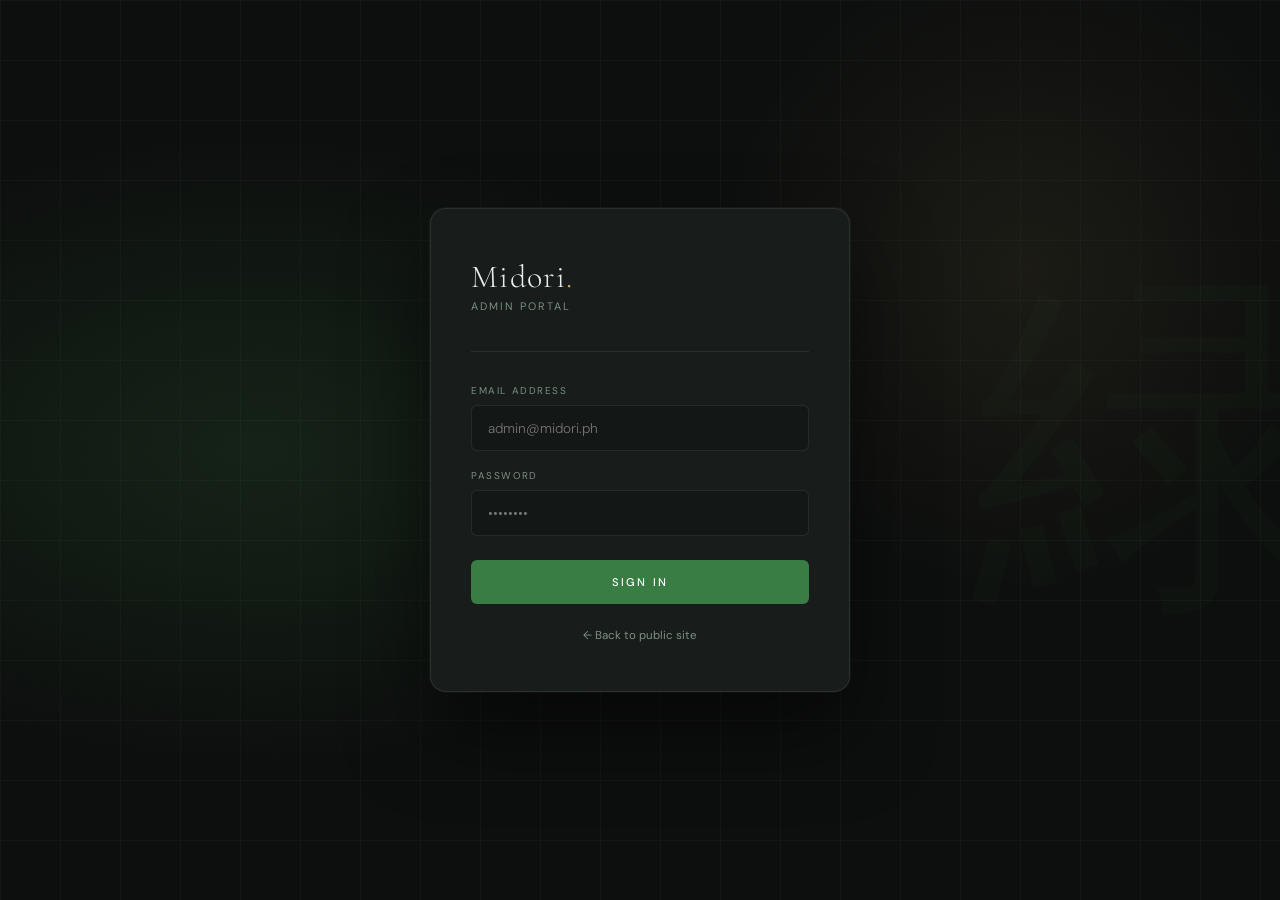
==== admin.html @ ed36c119 "Add files via upload" ====
<!DOCTYPE html>
<html lang="en">
<head>
<meta charset="UTF-8">
<meta name="viewport" content="width=device-width, initial-scale=1.0">
<title>Midori Admin</title>
<link href="https://fonts.googleapis.com/css2?family=Cormorant+Garamond:ital,wght@0,300;0,400;0,600;1,300;1,400&family=DM+Sans:wght@200;300;400;500&display=swap" rel="stylesheet">
<style>
  *, *::before, *::after { box-sizing: border-box; margin: 0; padding: 0; }

  :root {
    --bg: #0d0f0e;
    --surface: #131715;
    --card: #181c1a;
    --border: rgba(197,222,202,0.10);
    --green: #3a7d44;
    --green-mid: #4e9e5a;
    --green-pale: #c5decc;
    --gold: #c9a96e;
    --text: #e8ede9;
    --muted: #7a9080;
    --error: #c05050;
  }

  html, body { height: 100%; }

  body {
    font-family: 'DM Sans', sans-serif;
    background: var(--bg);
    color: var(--text);
    overflow-x: hidden;
  }

  /* ── LOGIN SCREEN ── */
  #loginScreen {
    min-height: 100vh;
    display: flex;
    align-items: center;
    justify-content: center;
    position: relative;
    overflow: hidden;
  }

  .login-bg {
    position: absolute; inset: 0;
    background:
      radial-gradient(ellipse 60% 50% at 20% 50%, rgba(58,125,68,.18) 0%, transparent 70%),
      radial-gradient(ellipse 40% 60% at 80% 30%, rgba(201,169,110,.08) 0%, transparent 60%),
      var(--bg);
  }

  .login-grid-lines {
    position: absolute; inset: 0;
    background-image:
      linear-gradient(rgba(197,222,202,.03) 1px, transparent 1px),
      linear-gradient(90deg, rgba(197,222,202,.03) 1px, transparent 1px);
    background-size: 60px 60px;
  }

  .login-kanji {
    position: absolute;
    font-size: 28vw;
    color: rgba(58,125,68,.04);
    font-family: serif;
    right: -4vw;
    top: 50%;
    transform: translateY(-50%);
    user-select: none;
    pointer-events: none;
    line-height: 1;
  }

  .login-box {
    position: relative;
    z-index: 2;
    width: 420px;
    max-width: 92vw;
    background: var(--card);
    border: 1px solid var(--border);
    border-radius: 16px;
    padding: 3rem 2.5rem;
    box-shadow: 0 40px 80px rgba(0,0,0,.5), 0 0 0 1px rgba(197,222,202,.05);
    animation: loginIn .6s cubic-bezier(.16,1,.3,1) both;
  }

  @keyframes loginIn {
    from { opacity:0; transform:translateY(24px) scale(.97); }
    to   { opacity:1; transform:none; }
  }

  .login-logo {
    font-family: 'Cormorant Garamond', serif;
    font-size: 2rem;
    font-weight: 300;
    letter-spacing: .04em;
    color: var(--text);
    margin-bottom: .2rem;
  }
  .login-logo em { color: var(--gold); font-style: italic; }

  .login-sub {
    font-size: .68rem;
    letter-spacing: .18em;
    text-transform: uppercase;
    color: var(--muted);
    margin-bottom: 2.4rem;
  }

  .login-divider {
    height: 1px;
    background: var(--border);
    margin-bottom: 2rem;
  }

  .login-label {
    display: block;
    font-size: .62rem;
    letter-spacing: .16em;
    text-transform: uppercase;
    color: var(--muted);
    margin-bottom: .5rem;
  }

  .login-input {
    width: 100%;
    padding: .85rem 1rem;
    background: var(--surface);
    border: 1px solid var(--border);
    border-radius: 6px;
    color: var(--text);
    font-family: 'DM Sans', sans-serif;
    font-size: .85rem;
    font-weight: 300;
    outline: none;
    transition: border-color .2s, box-shadow .2s;
    margin-bottom: 1.1rem;
  }
  .login-input:focus {
    border-color: rgba(58,125,68,.5);
    box-shadow: 0 0 0 3px rgba(58,125,68,.1);
  }

  .login-btn {
    width: 100%;
    padding: .95rem;
    background: var(--green);
    border: none;
    border-radius: 6px;
    color: #fff;
    font-family: 'DM Sans', sans-serif;
    font-size: .7rem;
    font-weight: 500;
    letter-spacing: .18em;
    text-transform: uppercase;
    cursor: pointer;
    transition: background .2s, transform .1s;
    margin-top: .4rem;
    position: relative;
  }
  .login-btn:hover { background: var(--green-mid); }
  .login-btn:active { transform: scale(.99); }
  .login-btn:disabled { opacity: .6; cursor: not-allowed; }

  .login-error {
    background: rgba(192,80,80,.12);
    border: 1px solid rgba(192,80,80,.25);
    border-radius: 6px;
    padding: .75rem 1rem;
    font-size: .78rem;
    color: #e07070;
    margin-bottom: 1rem;
    display: none;
  }
  .login-error.show { display: block; }

  .login-spinner {
    display: inline-block;
    width: 14px; height: 14px;
    border: 2px solid rgba(255,255,255,.3);
    border-top-color: #fff;
    border-radius: 50%;
    animation: spin .6s linear infinite;
    margin-right: .5rem;
    vertical-align: middle;
  }
  @keyframes spin { to { transform: rotate(360deg); } }

  .login-back {
    display: block;
    text-align: center;
    margin-top: 1.5rem;
    font-size: .72rem;
    color: var(--muted);
    text-decoration: none;
    transition: color .2s;
  }
  .login-back:hover { color: var(--green-pale); }

  /* ── ADMIN PANEL ── */
  #adminApp {
    display: none;
    min-height: 100vh;
    flex-direction: column;
  }
  #adminApp.show { display: flex; }

  .adm-nav {
    display: flex; align-items: center; justify-content: space-between;
    padding: 0 1.5rem;
    height: 56px;
    background: var(--card);
    border-bottom: 1px solid var(--border);
    position: sticky; top: 0; z-index: 100;
    flex-shrink: 0;
  }
  .adm-logo {
    font-family: 'Cormorant Garamond', serif;
    font-size: 1.25rem; font-weight: 300; letter-spacing: .04em;
  }
  .adm-logo em { color: var(--gold); font-style: italic; }
  .adm-logo small {
    font-family: 'DM Sans', sans-serif;
    font-size: .55rem; letter-spacing: .18em; text-transform: uppercase;
    color: var(--muted); margin-left: .5rem; font-style: normal;
  }
  .adm-nav-right { display: flex; align-items: center; gap: 1rem; }
  .adm-status { font-size: .65rem; letter-spacing: .12em; color: var(--muted); }
  .adm-status.ok { color: #6dbf7e; }
  .adm-status.err { color: var(--error); }

  .btn-logout {
    font-size: .62rem; letter-spacing: .14em; text-transform: uppercase;
    background: rgba(192,80,80,.12); border: 1px solid rgba(192,80,80,.2);
    color: #c07070; padding: .45rem 1rem; border-radius: 4px; cursor: pointer;
    transition: background .2s;
  }
  .btn-logout:hover { background: rgba(192,80,80,.2); }

  .adm-body { display: flex; flex: 1; overflow: hidden; height: calc(100vh - 56px); }

  .adm-sidebar {
    width: 210px; flex-shrink: 0;
    background: var(--card);
    border-right: 1px solid var(--border);
    padding: 1.2rem 0;
    overflow-y: auto;
  }
  .adm-sb-label {
    font-size: .55rem; letter-spacing: .2em; text-transform: uppercase;
    color: var(--muted); padding: .5rem 1.2rem; margin-bottom: .2rem;
  }
  .adm-sb-item {
    display: flex; align-items: center; gap: .6rem;
    padding: .7rem 1.2rem; cursor: pointer; font-size: .78rem; font-weight: 300;
    color: var(--muted); transition: background .15s, color .15s;
    border-left: 2px solid transparent;
  }
  .adm-sb-item:hover { background: rgba(197,222,202,.04); color: var(--green-pale); }
  .adm-sb-item.on { background: rgba(58,125,68,.1); color: var(--green-pale); border-left-color: var(--green); }
  .adm-sb-icon { font-size: 1rem; }
  .adm-sb-badge {
    margin-left: auto; background: var(--green); color: #fff;
    font-size: .55rem; padding: .15rem .45rem; border-radius: 10px;
  }

  .adm-content { flex: 1; overflow-y: auto; padding: 2rem; }

  .adm-section { display: none; }
  .adm-section.on { display: block; }

  .adm-ph {
    display: flex; align-items: flex-start; justify-content: space-between;
    margin-bottom: 1.8rem; gap: 1rem;
  }
  .adm-ph h2 {
    font-family: 'Cormorant Garamond', serif;
    font-size: 1.6rem; font-weight: 300; letter-spacing: .02em; margin-bottom: .2rem;
  }
  .adm-ph p { font-size: .75rem; color: var(--muted); font-weight: 300; }

  /* Dashboard stats */
  .adm-dash-stats {
    display: grid; grid-template-columns: repeat(auto-fit, minmax(160px,1fr));
    gap: 1rem; margin-bottom: 1.5rem;
  }
  .adm-stat {
    background: var(--card); border: 1px solid var(--border);
    border-radius: 10px; padding: 1.4rem 1.2rem;
  }
  .adm-stat-val {
    font-family: 'Cormorant Garamond', serif;
    font-size: 2.4rem; font-weight: 300; color: var(--green-pale); line-height: 1;
  }
  .adm-stat-val em { color: var(--gold); font-style: normal; }
  .adm-stat-lbl { font-size: .65rem; letter-spacing: .14em; text-transform: uppercase; color: var(--muted); margin: .4rem 0 .2rem; }
  .adm-stat-trend { font-size: .7rem; color: var(--green-mid); }

  /* Buttons */
  .btn-adm-add {
    font-size: .62rem; letter-spacing: .14em; text-transform: uppercase;
    background: var(--green); border: none; color: #fff;
    padding: .6rem 1.2rem; border-radius: 4px; cursor: pointer; transition: background .2s;
    white-space: nowrap;
  }
  .btn-adm-add:hover { background: var(--green-mid); }
  .btn-adm-save {
    font-size: .62rem; letter-spacing: .14em; text-transform: uppercase;
    background: rgba(58,125,68,.15); border: 1px solid rgba(58,125,68,.3);
    color: var(--green-pale); padding: .6rem 1.2rem; border-radius: 4px;
    cursor: pointer; transition: background .2s; margin-top: .5rem;
  }
  .btn-adm-save:hover { background: rgba(58,125,68,.25); }

  /* Dish grid */
  .adm-grid {
    display: grid; grid-template-columns: repeat(auto-fill, minmax(230px,1fr)); gap: 1rem;
  }
  .adm-card {
    background: var(--card); border: 1px solid var(--border);
    border-radius: 10px; overflow: hidden; transition: border-color .2s;
  }
  .adm-card:hover { border-color: rgba(197,222,202,.2); }
  .adm-card-img { height: 130px; background: var(--surface); overflow: hidden; }
  .adm-card-img img { width:100%; height:100%; object-fit:cover; }
  .adm-card-img-ph { height:100%; display:flex; align-items:center; justify-content:center; font-size:2.5rem; }
  .adm-card-body { padding: 1rem; }
  .adm-card-cat { font-size: .55rem; letter-spacing: .18em; text-transform: uppercase; color: var(--gold); margin-bottom: .25rem; }
  .adm-card-name { font-size: .9rem; font-weight: 400; margin-bottom: .2rem; }
  .adm-card-price { font-size: .78rem; color: var(--muted); margin-bottom: .7rem; }
  .adm-avail-toggle { display:flex; align-items:center; gap:.5rem; font-size:.72rem; color:var(--muted); margin-bottom:.7rem; }
  .toggle-sw { position:relative; display:inline-block; width:34px; height:18px; }
  .toggle-sw input { opacity:0; width:0; height:0; }
  .toggle-track {
    position:absolute; inset:0; background:rgba(197,222,202,.12);
    border-radius:10px; cursor:pointer; transition:.2s;
  }
  .toggle-sw input:checked + .toggle-track { background:var(--green); }
  .toggle-track::after {
    content:''; position:absolute; width:12px; height:12px;
    background:#fff; border-radius:50%; top:3px; left:3px; transition:.2s;
  }
  .toggle-sw input:checked + .toggle-track::after { left:19px; }
  .adm-card-actions { display:flex; gap:.4rem; }
  .btn-adm-edit {
    flex:1; font-size:.6rem; letter-spacing:.1em; text-transform:uppercase;
    background:rgba(197,222,202,.07); border:1px solid var(--border);
    color:var(--green-pale); padding:.45rem; border-radius:4px; cursor:pointer; transition:.2s;
  }
  .btn-adm-edit:hover { background:rgba(197,222,202,.14); }
  .btn-adm-del {
    font-size:.75rem; background:rgba(192,80,80,.1); border:1px solid rgba(192,80,80,.2);
    color:#c07070; padding:.45rem .6rem; border-radius:4px; cursor:pointer; transition:.2s;
  }
  .btn-adm-del:hover { background:rgba(192,80,80,.2); }

  /* Reservations table */
  .adm-table-wrap { overflow-x: auto; }
  .adm-table { width:100%; border-collapse:collapse; font-size:.75rem; }
  .adm-table th {
    text-align:left; font-size:.55rem; letter-spacing:.16em; text-transform:uppercase;
    color:var(--muted); padding:.75rem 1rem; border-bottom:1px solid var(--border); font-weight:400;
  }
  .adm-table td { padding:.75rem 1rem; border-bottom:1px solid rgba(197,222,202,.05); font-weight:300; }
  .adm-table tr:hover td { background:rgba(197,222,202,.02); }
  .res-status {
    font-size:.6rem; letter-spacing:.12em; text-transform:uppercase;
    padding:.25rem .6rem; border-radius:10px;
  }
  .rs-pending { background:rgba(201,169,110,.15); color:var(--gold); }
  .rs-confirmed { background:rgba(58,125,68,.15); color:#6dbf7e; }
  .rs-cancelled { background:rgba(192,80,80,.1); color:#c07070; }
  .rs-completed { background:rgba(78,158,90,.15); color:#8ecf9a; }
  .rs-pickup { background:rgba(197,222,202,.1); color:var(--green-pale); }
  .rs-delivery { background:rgba(201,169,110,.12); color:var(--gold); }
  .btn-rs { font-size:.58rem; letter-spacing:.1em; text-transform:uppercase; border:none; padding:.3rem .65rem; border-radius:3px; cursor:pointer; }
  .btn-rs-confirm { background:rgba(58,125,68,.15); color:#6dbf7e; }
  .btn-rs-cancel { background:rgba(192,80,80,.1); color:#c07070; }

  /* Settings */
  .adm-settings-grid { display:grid; grid-template-columns:repeat(auto-fit,minmax(260px,1fr)); gap:1.2rem; }
  .adm-setting-group { background:var(--card); border:1px solid var(--border); border-radius:10px; padding:1.4rem; }
  .adm-setting-group h3 { font-size:.62rem; letter-spacing:.18em; text-transform:uppercase; color:var(--gold); margin-bottom:1rem; font-weight:400; }
  .adm-field { margin-bottom:.8rem; }
  .adm-field label { display:block; font-size:.6rem; letter-spacing:.14em; text-transform:uppercase; color:var(--muted); margin-bottom:.35rem; }
  .adm-input {
    width:100%; padding:.7rem .9rem;
    background:var(--surface); border:1px solid var(--border); border-radius:5px;
    color:var(--text); font-family:'DM Sans',sans-serif; font-size:.8rem; font-weight:300;
    outline:none; transition:border-color .2s;
  }
  .adm-input:focus { border-color:rgba(58,125,68,.4); }
  .adm-textarea { min-height:80px; resize:vertical; }

  /* Dish form modal */
  .adm-form-bg {
    display:none; position:fixed; inset:0;
    background:rgba(0,0,0,.7); z-index:1000; align-items:center; justify-content:center;
  }
  .adm-form-bg.show { display:flex; }
  .adm-form {
    background:var(--card); border:1px solid var(--border); border-radius:14px;
    width:720px; max-width:95vw; max-height:90vh; overflow-y:auto;
    padding:2rem;
  }
  .adm-form-header { display:flex; align-items:center; justify-content:space-between; margin-bottom:1.5rem; }
  .adm-form-header h3 { font-family:'Cormorant Garamond',serif; font-size:1.4rem; font-weight:300; }
  .adm-form-close { background:none; border:none; color:var(--muted); font-size:1.1rem; cursor:pointer; padding:.25rem; transition:color .2s; }
  .adm-form-close:hover { color:var(--text); }
  .adm-form-grid { display:grid; grid-template-columns:1fr 1fr; gap:.9rem; }
  .adm-form-full { grid-column:1/-1; }
  .adm-upload {
    border:1.5px dashed var(--border); border-radius:8px; padding:1.5rem;
    text-align:center; cursor:pointer; position:relative; transition:border-color .2s;
  }
  .adm-upload:hover { border-color:rgba(58,125,68,.4); }
  .adm-upload input { position:absolute; inset:0; opacity:0; cursor:pointer; }
  .adm-upload-icon { font-size:1.8rem; margin-bottom:.5rem; }
  .adm-upload-text { font-size:.72rem; color:var(--muted); line-height:1.5; }
  .adm-preview { display:none; width:100%; max-height:180px; object-fit:cover; border-radius:6px; margin-top:.75rem; }
  .adm-preview.show { display:block; }
  .tag-input-wrap {
    display:flex; flex-wrap:wrap; gap:.4rem;
    min-height:42px; padding:.4rem .6rem;
    background:var(--surface); border:1px solid var(--border); border-radius:5px;
    cursor:text; align-items:center;
  }
  .tag-input { border:none; outline:none; background:transparent; color:var(--text); font-size:.78rem; font-family:'DM Sans',sans-serif; flex:1; min-width:120px; }
  .tag { background:rgba(58,125,68,.15); border:1px solid rgba(58,125,68,.25); color:var(--green-pale); font-size:.68rem; padding:.2rem .5rem; border-radius:4px; display:flex; align-items:center; gap:.3rem; }
  .tag-del { background:none; border:none; color:var(--muted); cursor:pointer; font-size:.8rem; padding:0; line-height:1; }
  .badge-cb { accent-color:var(--green); }

  /* Toast */
  .toast-wrap { position:fixed; top:1rem; right:1rem; z-index:9999; display:flex; flex-direction:column; gap:.5rem; }
  .toast {
    padding:.7rem 1.1rem; border-radius:6px; font-size:.75rem; font-weight:400;
    animation: toastIn .3s ease both;
    background:var(--card); border:1px solid var(--border); color:var(--text);
  }
  .toast.success { border-color:rgba(58,125,68,.3); color:#6dbf7e; }
  .toast.error { border-color:rgba(192,80,80,.3); color:#e07070; }
  @keyframes toastIn { from { opacity:0; transform:translateX(12px); } to { opacity:1; transform:none; } }
</style>
</head>
<body>

<!-- TOAST -->
<div class="toast-wrap" id="toastWrap"></div>

<!-- LOGIN SCREEN -->
<div id="loginScreen">
  <div class="login-bg"></div>
  <div class="login-grid-lines"></div>
  <div class="login-kanji">緑</div>
  <div class="login-box">
    <div class="login-logo">Midori<em>.</em></div>
    <div class="login-sub">Admin Portal</div>
    <div class="login-divider"></div>
    <div class="login-error" id="loginError"></div>
    <label class="login-label" for="loginEmail">Email Address</label>
    <input class="login-input" type="email" id="loginEmail" placeholder="admin@midori.ph" autocomplete="email">
    <label class="login-label" for="loginPassword">Password</label>
    <input class="login-input" type="password" id="loginPassword" placeholder="••••••••" autocomplete="current-password">
    <button class="login-btn" id="loginBtn" onclick="doLogin()">Sign In</button>
    <a class="login-back" href="index.html">← Back to public site</a>
  </div>
</div>

<!-- ADMIN APP -->
<div id="adminApp">

  <!-- NAV -->
  <div class="adm-nav">
    <div>
      <span class="adm-logo">Midori<em>.</em> <small>Admin</small></span>
    </div>
    <div class="adm-nav-right">
      <span class="adm-status" id="dbStatus">● Connecting…</span>
      <span id="adminUserEmail" style="font-size:.65rem;color:var(--muted);"></span>
      <button class="btn-logout" id="logoutBtn">Sign Out</button>
    </div>
  </div>

  <div class="adm-body">
    <!-- Sidebar -->
    <div class="adm-sidebar">
      <div class="adm-sb-label">Main</div>
      <div class="adm-sb-item on" data-sec="dashboard"><span class="adm-sb-icon">📊</span>Dashboard</div>
      <div class="adm-sb-item" data-sec="dishes"><span class="adm-sb-icon">🍜</span>Dishes <span class="adm-sb-badge" id="dishCount">0</span></div>
      <div class="adm-sb-item" data-sec="reservations"><span class="adm-sb-icon">🛒</span>Orders <span class="adm-sb-badge" id="resCount">0</span></div>
      <div class="adm-sb-label" style="margin-top:1rem;">Config</div>
      <div class="adm-sb-item" data-sec="settings"><span class="adm-sb-icon">⚙️</span>Settings</div>
    </div>

    <!-- Content -->
    <div class="adm-content">

      <!-- DASHBOARD -->
      <div class="adm-section on" id="sec-dashboard">
        <div class="adm-ph">
          <div><h2>Dashboard</h2><p>Overview of your restaurant menu system</p></div>
        </div>
        <div class="adm-dash-stats">
          <div class="adm-stat"><div class="adm-stat-val" id="ds-dishes">0</div><div class="adm-stat-lbl">Total Dishes</div><div class="adm-stat-trend">↑ Active menu items</div></div>
          <div class="adm-stat"><div class="adm-stat-val" id="ds-avail">0</div><div class="adm-stat-lbl">Available Now</div><div class="adm-stat-trend">Visible to customers</div></div>
          <div class="adm-stat"><div class="adm-stat-val" id="ds-res">0</div><div class="adm-stat-lbl">Orders</div><div class="adm-stat-trend" id="ds-pending-lbl">Pending review</div></div>
          <div class="adm-stat"><div class="adm-stat-val"><em id="ds-cats">0</em></div><div class="adm-stat-lbl">Categories</div><div class="adm-stat-trend">Menu sections</div></div>
        </div>
        <div style="background:var(--card);border:1px solid var(--border);border-radius:10px;padding:1.5rem;">
          <h3 style="font-size:.65rem;font-weight:500;letter-spacing:.2em;text-transform:uppercase;color:var(--gold);margin-bottom:1rem;">Quick Actions</h3>
          <div style="display:flex;gap:.8rem;flex-wrap:wrap;">
            <button class="btn-adm-add" onclick="openDishForm()">+ Add New Dish</button>
            <button class="btn-adm-add" style="background:rgba(197,222,202,.08);border:1px solid var(--border);color:var(--green-pale);" onclick="switchSec('dishes')">📋 Manage Menu</button>
            <button class="btn-adm-add" style="background:rgba(197,222,202,.08);border:1px solid var(--border);color:var(--green-pale);" onclick="switchSec('reservations')">🛒 View Orders</button>
            <a href="index.html" target="_blank" style="text-decoration:none;"><button class="btn-adm-add" style="background:rgba(197,222,202,.08);border:1px solid var(--border);color:var(--green-pale);">🌐 View Public Site</button></a>
          </div>
        </div>
      </div>

      <!-- DISHES -->
      <div class="adm-section" id="sec-dishes">
        <div class="adm-ph">
          <div><h2>Menu Dishes</h2><p>Add, edit or remove dishes. Changes appear live on the customer menu.</p></div>
          <button class="btn-adm-add" onclick="openDishForm()">+ Add Dish</button>
        </div>
        <div class="adm-grid" id="admDishGrid"></div>
      </div>

      <!-- ORDERS -->
      <div class="adm-section" id="sec-reservations">
        <div class="adm-ph">
          <div><h2>Orders</h2><p>Manage all incoming pickup and delivery orders.</p></div>
          <button class="btn-adm-add" style="background:rgba(192,80,80,.15);border:1px solid rgba(192,80,80,.25);color:#C05050;" onclick="clearCancelledRes()">🗑 Clear Cancelled</button>
        </div>
        <div class="adm-table-wrap">
          <table class="adm-table">
            <thead><tr><th>Customer</th><th>Type</th><th>Items</th><th>Contact / Address</th><th>Preferred Time</th><th>Status</th><th>Actions</th></tr></thead>
            <tbody id="resTableBody"></tbody>
          </table>
        </div>
      </div>

      <!-- SETTINGS -->
      <div class="adm-section" id="sec-settings">
        <div class="adm-ph">
          <div><h2>Site Settings</h2><p>Update your restaurant info — reflects on the public menu page.</p></div>
        </div>
        <div class="adm-settings-grid">
          <div class="adm-setting-group">
            <h3>Restaurant Info</h3>
            <div class="adm-field"><label>Restaurant Name</label><input class="adm-input" id="s-name" placeholder="Midori"></div>
            <div class="adm-field"><label>Tagline</label><input class="adm-input" id="s-tagline" placeholder="Japanese Kitchen & Salad Bar"></div>
            <div class="adm-field"><label>Address</label><input class="adm-input" id="s-address" placeholder="123 Sakura St., QC"></div>
            <button class="btn-adm-save" onclick="saveSettings(['name','tagline','address'])">Save Info</button>
          </div>
          <div class="adm-setting-group">
            <h3>Contact & Social</h3>
            <div class="adm-field"><label>Email</label><input class="adm-input" id="s-email" placeholder="hello@midori.ph"></div>
            <div class="adm-field"><label>Phone</label><input class="adm-input" id="s-phone" placeholder="+63 917 000 0000"></div>
            <div class="adm-field"><label>Instagram URL</label><input class="adm-input" id="s-instagram" placeholder="https://instagram.com/midoriph"></div>
            <div class="adm-field"><label>Facebook URL</label><input class="adm-input" id="s-facebook" placeholder="https://facebook.com/midoriph"></div>
            <button class="btn-adm-save" onclick="saveSettings(['email','phone','instagram','facebook'])">Save Contact</button>
          </div>
          <div class="adm-setting-group">
            <h3>Operating Hours</h3>
            <div class="adm-field"><label>Monday – Friday</label><input class="adm-input" id="s-hours_weekday" placeholder="11:00 AM – 10:00 PM"></div>
            <div class="adm-field"><label>Saturday</label><input class="adm-input" id="s-hours_saturday" placeholder="10:00 AM – 11:00 PM"></div>
            <div class="adm-field"><label>Sunday</label><input class="adm-input" id="s-hours_sunday" placeholder="10:00 AM – 9:00 PM"></div>
            <button class="btn-adm-save" onclick="saveSettings(['hours_weekday','hours_saturday','hours_sunday'])">Save Hours</button>
          </div>
          <div class="adm-setting-group">
            <h3>Hero Message</h3>
            <div class="adm-field"><label>Hero Subtitle</label><textarea class="adm-input adm-textarea" id="s-hero_sub" placeholder="Seasonal Japanese cuisine..."></textarea></div>
            <div class="adm-field"><label>Footer Tagline</label><textarea class="adm-input adm-textarea" id="s-footer_tag" placeholder="A sanctuary of flavor..."></textarea></div>
            <button class="btn-adm-save" onclick="saveSettings(['hero_sub','footer_tag'])">Save Text</button>
          </div>
        </div>
      </div>

    </div><!-- /adm-content -->
  </div><!-- /adm-body -->
</div><!-- /adminApp -->

<!-- DISH FORM MODAL -->
<div class="adm-form-bg" id="dishFormBg">
  <div class="adm-form">
    <div class="adm-form-header">
      <h3 id="formTitle">Add New Dish</h3>
      <button class="adm-form-close" onclick="closeDishForm()">✕</button>
    </div>
    <div class="adm-form-grid">
      <div class="adm-form-full">
        <div class="adm-field"><label>Dish Photo</label>
          <div class="adm-upload" id="uploadArea">
            <input type="file" accept="image/*" id="photoFile" onchange="handlePhotoUpload(this)">
            <div class="adm-upload-icon">📷</div>
            <div class="adm-upload-text">Click or drag to upload photo<br><strong>JPG, PNG, WEBP</strong> — max 5MB</div>
          </div>
          <img class="adm-preview" id="photoPreview" src="" alt="preview">
          <input type="hidden" id="f-photoUrl">
        </div>
      </div>
      <div class="adm-field"><label>Dish Name *</label><input class="adm-input" id="f-name" placeholder="e.g. Salmon Chirashi Bowl" required></div>
      <div class="adm-field"><label>Category *</label>
        <select class="adm-input" id="f-category">
          <option value="">Select category…</option>
          <option value="salad">Signature Salads</option>
          <option value="wraps">Artisan Wraps</option>
          <option value="sushi">Sushi Selection</option>
          <option value="rice">Rice Meals</option>
          <option value="drinks">Drinks & Desserts</option>
        </select>
      </div>
      <div class="adm-field"><label>Price (₱) *</label><input class="adm-input" id="f-price" placeholder="e.g. ₱890"></div>
      <div class="adm-field"><label>Emoji Icon</label><input class="adm-input" id="f-emoji" placeholder="e.g. 🍣"></div>
      <div class="adm-form-full adm-field"><label>Short Tagline</label><input class="adm-input" id="f-tagline" placeholder="One-line description shown on card"></div>
      <div class="adm-form-full adm-field"><label>Full Description</label><textarea class="adm-input adm-textarea" id="f-description" placeholder="Detailed story about the dish…" style="height:100px;"></textarea></div>
      <div class="adm-field"><label>Calories</label><input class="adm-input" id="f-calories" placeholder="e.g. 620 kcal"></div>
      <div class="adm-field"><label>Rating (0–5)</label><input class="adm-input" id="f-rating" type="number" step="0.1" min="0" max="5" placeholder="4.9"></div>
      <div class="adm-field"><label>Protein</label><input class="adm-input" id="f-protein" placeholder="e.g. 38g"></div>
      <div class="adm-field"><label>Carbs</label><input class="adm-input" id="f-carbs" placeholder="e.g. 68g"></div>
      <div class="adm-field"><label>Fat</label><input class="adm-input" id="f-fat" placeholder="e.g. 18g"></div>
      <div class="adm-field"><label>Reviews Count</label><input class="adm-input" id="f-reviews" type="number" placeholder="128"></div>
      <div class="adm-form-full adm-field">
        <label>Ingredients <small style="color:var(--muted);text-transform:none;letter-spacing:0;">(type and press Enter — format: 🥑 Avocado)</small></label>
        <div class="tag-input-wrap" id="ingTagWrap" onclick="document.getElementById('ingTagInput').focus()">
          <input class="tag-input" id="ingTagInput" placeholder="🥑 Avocado, then Enter…" onkeydown="handleTagKey(event,'ingredients')">
        </div>
      </div>
      <div class="adm-form-full adm-field">
        <label>Allergens <small style="color:var(--muted);text-transform:none;letter-spacing:0;">(type and press Enter)</small></label>
        <div class="tag-input-wrap" id="algTagWrap" onclick="document.getElementById('algTagInput').focus()">
          <input class="tag-input" id="algTagInput" placeholder="Fish, Soy, Gluten… then Enter" onkeydown="handleTagKey(event,'allergens')">
        </div>
      </div>
      <div class="adm-form-full adm-field">
        <label>Badges</label>
        <div style="display:flex;gap:.6rem;flex-wrap:wrap;">
          <label style="display:flex;align-items:center;gap:.4rem;font-size:.75rem;color:var(--muted);text-transform:none;letter-spacing:0;cursor:pointer;"><input type="checkbox" value="new" class="badge-cb"> New</label>
          <label style="display:flex;align-items:center;gap:.4rem;font-size:.75rem;color:var(--muted);text-transform:none;letter-spacing:0;cursor:pointer;"><input type="checkbox" value="pop" class="badge-cb"> Popular</label>
          <label style="display:flex;align-items:center;gap:.4rem;font-size:.75rem;color:var(--muted);text-transform:none;letter-spacing:0;cursor:pointer;"><input type="checkbox" value="veg" class="badge-cb"> Vegetarian</label>
          <label style="display:flex;align-items:center;gap:.4rem;font-size:.75rem;color:var(--muted);text-transform:none;letter-spacing:0;cursor:pointer;"><input type="checkbox" value="spicy" class="badge-cb"> Spicy</label>
          <label style="display:flex;align-items:center;gap:.4rem;font-size:.75rem;color:var(--muted);text-transform:none;letter-spacing:0;cursor:pointer;"><input type="checkbox" value="gf" class="badge-cb"> Gluten-Free</label>
        </div>
      </div>
      <div class="adm-form-full adm-field" style="display:flex;align-items:center;gap:.8rem;">
        <label style="margin:0;white-space:nowrap;">Available on menu</label>
        <label class="toggle-sw"><input type="checkbox" id="f-available" checked><div class="toggle-track"></div></label>
        <span id="f-avail-label" style="font-size:.72rem;color:var(--muted);">Visible to customers</span>
      </div>
      <div class="adm-form-full" style="display:flex;justify-content:flex-end;gap:.8rem;padding-top:.5rem;border-top:1px solid var(--border);margin-top:.5rem;">
        <button style="font-size:.65rem;font-weight:400;background:none;border:1px solid var(--border);color:var(--muted);padding:.65rem 1.3rem;cursor:pointer;border-radius:4px;" onclick="closeDishForm()">Cancel</button>
        <button class="btn-adm-save" onclick="saveDish()">💾 Save Dish</button>
      </div>
    </div>
  </div>
</div>

<script type="module" src="admin.js"></script>
</body>
</html>
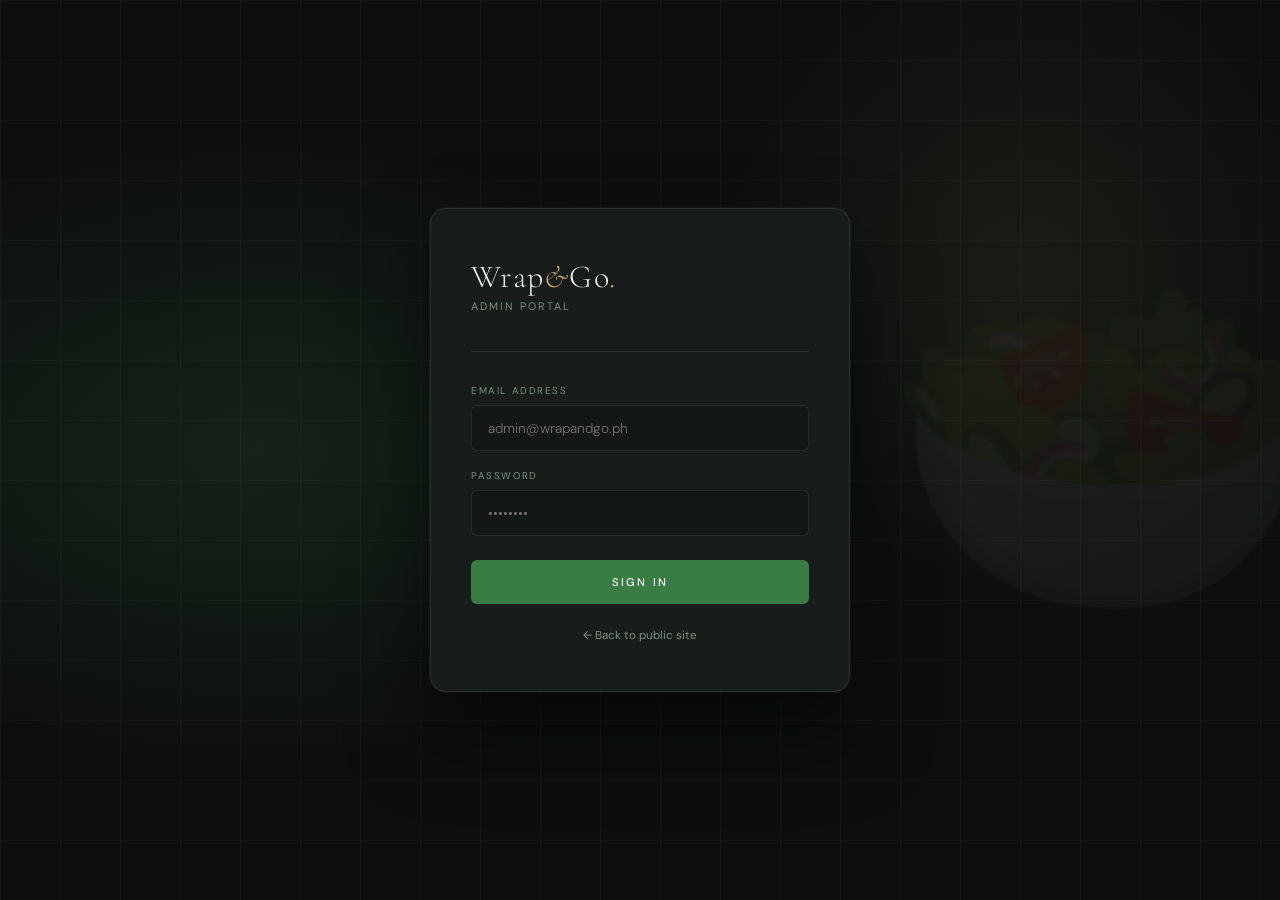
==== commit f4c0b349: "Update admin.html" ====
--- a/admin.html
+++ b/admin.html
@@ -3,7 +3,8 @@
 <head>
 <meta charset="UTF-8">
 <meta name="viewport" content="width=device-width, initial-scale=1.0">
-<title>Midori Admin</title>
+<title>Wrap & Go — Admin</title>
+<link rel="icon" type="image/svg+xml" href="data:image/svg+xml,%3Csvg xmlns='http://www.w3.org/2000/svg' viewBox='0 0 100 100'%3E%3Ccircle cx='50' cy='50' r='46' fill='%231d3b21'/%3E%3Ctext x='50' y='66' font-size='54' text-anchor='middle'%3E%F0%9F%A5%97%3C/text%3E%3C/svg%3E">
 <link href="https://fonts.googleapis.com/css2?family=Cormorant+Garamond:ital,wght@0,300;0,400;0,600;1,300;1,400&family=DM+Sans:wght@200;300;400;500&display=swap" rel="stylesheet">
 <style>
   *, *::before, *::after { box-sizing: border-box; margin: 0; padding: 0; }
@@ -257,11 +258,28 @@
   }
   .adm-sb-item:hover { background: rgba(197,222,202,.04); color: var(--green-pale); }
   .adm-sb-item.on { background: rgba(58,125,68,.1); color: var(--green-pale); border-left-color: var(--green); }
-  .adm-sb-icon { font-size: 1rem; }
+  .adm-sb-icon { display: inline-flex; align-items: center; justify-content: center; width: 16px; }
   .adm-sb-badge {
     margin-left: auto; background: var(--green); color: #fff;
     font-size: .55rem; padding: .15rem .45rem; border-radius: 10px;
-  }
+    transition: transform .3s;
+  }
+  .adm-sb-badge.pulse { animation: badgePulse 1.5s ease; }
+  @keyframes badgePulse {
+    0%, 100% { transform: scale(1); background: var(--green); }
+    30% { transform: scale(1.4); background: var(--gold); }
+  }
+
+  /* Search bars */
+  .adm-search-wrap { margin-bottom: 1.2rem; max-width: 320px; }
+  .adm-search {
+    width: 100%; padding: .6rem .9rem;
+    background: var(--surface); border: 1px solid var(--border); border-radius: 6px;
+    color: var(--text); font-family: 'DM Sans', sans-serif; font-size: .78rem; font-weight: 300;
+    outline: none; transition: border-color .2s;
+  }
+  .adm-search:focus { border-color: rgba(58,125,68,.4); }
+  .adm-search::placeholder { color: var(--muted); }
 
   .adm-content { flex: 1; overflow-y: auto; padding: 2rem; }
 
@@ -368,7 +386,12 @@
   }
   .rs-pending { background:rgba(201,169,110,.15); color:var(--gold); }
   .rs-confirmed { background:rgba(58,125,68,.15); color:#6dbf7e; }
+  .rs-preparing { background:rgba(120,150,220,.15); color:#8fa9e8; }
+  .rs-ready { background:rgba(58,125,68,.2); color:#6dbf7e; }
+  .rs-completed { background:rgba(197,222,202,.1); color:var(--muted); }
   .rs-cancelled { background:rgba(192,80,80,.1); color:#c07070; }
+  .btn-rs-advance { background:rgba(120,150,220,.12); color:#8fa9e8; border-color:rgba(120,150,220,.2); }
+  .btn-rs-advance:hover { background:rgba(120,150,220,.25); }
   .rs-completed { background:rgba(78,158,90,.15); color:#8ecf9a; }
   .rs-pickup { background:rgba(197,222,202,.1); color:var(--green-pale); }
   .rs-delivery { background:rgba(201,169,110,.12); color:var(--gold); }
@@ -450,14 +473,14 @@
 <div id="loginScreen">
   <div class="login-bg"></div>
   <div class="login-grid-lines"></div>
-  <div class="login-kanji">緑</div>
+  <div class="login-kanji">🥗</div>
   <div class="login-box">
-    <div class="login-logo">Midori<em>.</em></div>
+    <div class="login-logo">Wrap<em>&</em>Go<em>.</em></div>
     <div class="login-sub">Admin Portal</div>
     <div class="login-divider"></div>
     <div class="login-error" id="loginError"></div>
     <label class="login-label" for="loginEmail">Email Address</label>
-    <input class="login-input" type="email" id="loginEmail" placeholder="admin@midori.ph" autocomplete="email">
+    <input class="login-input" type="email" id="loginEmail" placeholder="admin@wrapandgo.ph" autocomplete="email">
     <label class="login-label" for="loginPassword">Password</label>
     <input class="login-input" type="password" id="loginPassword" placeholder="••••••••" autocomplete="current-password">
     <button class="login-btn" id="loginBtn" onclick="doLogin()">Sign In</button>
@@ -471,7 +494,7 @@
   <!-- NAV -->
   <div class="adm-nav">
     <div>
-      <span class="adm-logo">Midori<em>.</em> <small>Admin</small></span>
+      <span class="adm-logo">Wrap<em>&</em>Go<em>.</em> <small>Admin</small></span>
     </div>
     <div class="adm-nav-right">
       <span class="adm-status" id="dbStatus">● Connecting…</span>
@@ -484,11 +507,11 @@
     <!-- Sidebar -->
     <div class="adm-sidebar">
       <div class="adm-sb-label">Main</div>
-      <div class="adm-sb-item on" data-sec="dashboard"><span class="adm-sb-icon">📊</span>Dashboard</div>
-      <div class="adm-sb-item" data-sec="dishes"><span class="adm-sb-icon">🍜</span>Dishes <span class="adm-sb-badge" id="dishCount">0</span></div>
-      <div class="adm-sb-item" data-sec="reservations"><span class="adm-sb-icon">🛒</span>Orders <span class="adm-sb-badge" id="resCount">0</span></div>
+      <div class="adm-sb-item on" data-sec="dashboard"><span class="adm-sb-icon"><svg viewBox="0 0 24 24" width="16" height="16" fill="none" stroke="currentColor" stroke-width="1.8"><rect x="3" y="3" width="7" height="9" rx="1.5"/><rect x="14" y="3" width="7" height="5" rx="1.5"/><rect x="14" y="12" width="7" height="9" rx="1.5"/><rect x="3" y="16" width="7" height="5" rx="1.5"/></svg></span>Dashboard</div>
+      <div class="adm-sb-item" data-sec="dishes"><span class="adm-sb-icon"><svg viewBox="0 0 24 24" width="16" height="16" fill="none" stroke="currentColor" stroke-width="1.8"><circle cx="12" cy="12" r="8.5"/><path d="M12 3.5v3M8 4.5l1.2 2.7M16 4.5l-1.2 2.7"/></svg></span>Dishes <span class="adm-sb-badge" id="dishCount">0</span></div>
+      <div class="adm-sb-item" data-sec="reservations"><span class="adm-sb-icon"><svg viewBox="0 0 24 24" width="16" height="16" fill="none" stroke="currentColor" stroke-width="1.8"><circle cx="9" cy="20" r="1.3" fill="currentColor" stroke="none"/><circle cx="17" cy="20" r="1.3" fill="currentColor" stroke="none"/><path d="M2.5 3h2.4l2.1 11.4a2 2 0 0 0 2 1.6h7.6a2 2 0 0 0 2-1.6L20.5 7H6"/></svg></span>Orders <span class="adm-sb-badge" id="resCount">0</span></div>
       <div class="adm-sb-label" style="margin-top:1rem;">Config</div>
-      <div class="adm-sb-item" data-sec="settings"><span class="adm-sb-icon">⚙️</span>Settings</div>
+      <div class="adm-sb-item" data-sec="settings"><span class="adm-sb-icon"><svg viewBox="0 0 24 24" width="16" height="16" fill="none" stroke="currentColor" stroke-width="1.8"><circle cx="12" cy="12" r="3.2"/><path d="M12 2v3M12 19v3M4.2 4.2l2.1 2.1M17.7 17.7l2.1 2.1M2 12h3M19 12h3M4.2 19.8l2.1-2.1M17.7 6.3l2.1-2.1"/></svg></span>Settings</div>
     </div>
 
     <!-- Content -->
@@ -522,6 +545,9 @@
           <div><h2>Menu Dishes</h2><p>Add, edit or remove dishes. Changes appear live on the customer menu.</p></div>
           <button class="btn-adm-add" onclick="openDishForm()">+ Add Dish</button>
         </div>
+        <div class="adm-search-wrap">
+          <input class="adm-search" type="text" placeholder="Search dishes by name or category…" oninput="filterDishes(this.value)">
+        </div>
         <div class="adm-grid" id="admDishGrid"></div>
       </div>
 
@@ -531,6 +557,9 @@
           <div><h2>Orders</h2><p>Manage all incoming pickup and delivery orders.</p></div>
           <button class="btn-adm-add" style="background:rgba(192,80,80,.15);border:1px solid rgba(192,80,80,.25);color:#C05050;" onclick="clearCancelledRes()">🗑 Clear Cancelled</button>
         </div>
+        <div class="adm-search-wrap">
+          <input class="adm-search" type="text" placeholder="Search by order #, name, email, or phone…" oninput="filterOrders(this.value)">
+        </div>
         <div class="adm-table-wrap">
           <table class="adm-table">
             <thead><tr><th>Customer</th><th>Type</th><th>Items</th><th>Contact / Address</th><th>Preferred Time</th><th>Status</th><th>Actions</th></tr></thead>
@@ -547,17 +576,17 @@
         <div class="adm-settings-grid">
           <div class="adm-setting-group">
             <h3>Restaurant Info</h3>
-            <div class="adm-field"><label>Restaurant Name</label><input class="adm-input" id="s-name" placeholder="Midori"></div>
+            <div class="adm-field"><label>Restaurant Name</label><input class="adm-input" id="s-name" placeholder="Wrap & Go"></div>
             <div class="adm-field"><label>Tagline</label><input class="adm-input" id="s-tagline" placeholder="Japanese Kitchen & Salad Bar"></div>
             <div class="adm-field"><label>Address</label><input class="adm-input" id="s-address" placeholder="123 Sakura St., QC"></div>
             <button class="btn-adm-save" onclick="saveSettings(['name','tagline','address'])">Save Info</button>
           </div>
           <div class="adm-setting-group">
             <h3>Contact & Social</h3>
-            <div class="adm-field"><label>Email</label><input class="adm-input" id="s-email" placeholder="hello@midori.ph"></div>
+            <div class="adm-field"><label>Email</label><input class="adm-input" id="s-email" placeholder="hello@wrapandgo.ph"></div>
             <div class="adm-field"><label>Phone</label><input class="adm-input" id="s-phone" placeholder="+63 917 000 0000"></div>
-            <div class="adm-field"><label>Instagram URL</label><input class="adm-input" id="s-instagram" placeholder="https://instagram.com/midoriph"></div>
-            <div class="adm-field"><label>Facebook URL</label><input class="adm-input" id="s-facebook" placeholder="https://facebook.com/midoriph"></div>
+            <div class="adm-field"><label>Instagram URL</label><input class="adm-input" id="s-instagram" placeholder="https://instagram.com/wrapandgo"></div>
+            <div class="adm-field"><label>Facebook URL</label><input class="adm-input" id="s-facebook" placeholder="https://facebook.com/wrapandgo"></div>
             <button class="btn-adm-save" onclick="saveSettings(['email','phone','instagram','facebook'])">Save Contact</button>
           </div>
           <div class="adm-setting-group">
@@ -657,4 +686,4 @@
 
 <script type="module" src="admin.js"></script>
 </body>
-</html>+</html>
